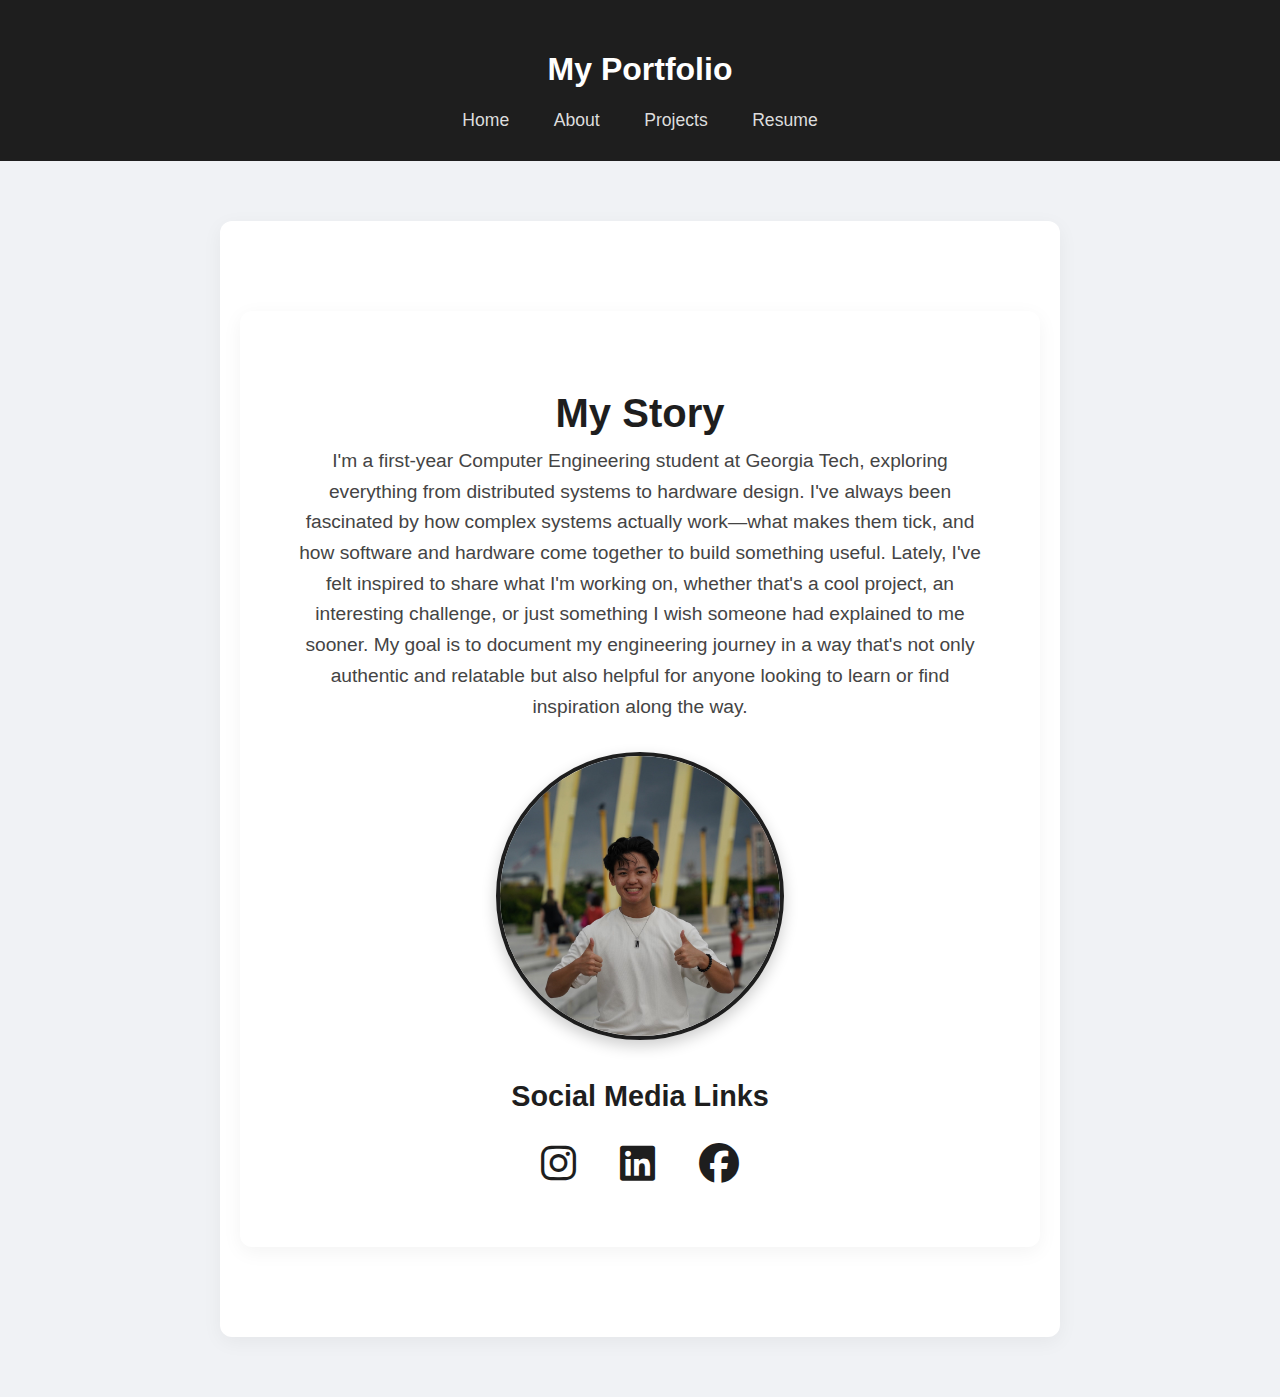
==== index.html @ e4a23114 "Update index.html" ====
<!DOCTYPE html>
<!DOCTYPE html>
<html lang="en">
<head>
    <meta charset="UTF-8">
    <title>ECE Portfolio</title>
    <link rel="stylesheet" href="css/style.css">
    <link rel="stylesheet" href="https://cdnjs.cloudflare.com/ajax/libs/font-awesome/6.5.0/css/all.min.css">
</head>
<body>
    <header>
        <h1>My Portfolio</h1>
        <nav>
            <ul>
                <li><a href="index.html">Home</a></li>
                <li><a href="about.html">About</a></li>
                <li><a href="projects.html">Projects</a></li>
                <li><a href="resume.html">Resume</a></li>
            </ul>
        </nav>
    </header>
  
    <!-- ✅ About Me Section -->
    <section id="about">
    <div class="about-container">
        <div class="about-text">
            <h2>My Story</h2>
            <p>
                I'm a first-year Computer Engineering student at Georgia Tech, exploring everything from distributed systems to hardware design. 
                I've always been fascinated by how complex systems actually work—what makes them tick, and how software and hardware come together 
                to build something useful. Lately, I've felt inspired to share what I'm working on, whether that's a cool project, an interesting 
                challenge, or just something I wish someone had explained to me sooner. My goal is to document my engineering journey in a way that's 
                not only authentic and relatable but also helpful for anyone looking to learn or find inspiration along the way.
            </p>

            <!-- ✅ Circular profile image with fixed size -->
            <img src="images/profile.jpg" alt="Profile Photo" class="profile-pic-centered">

            <h3 class="social-title">Social Media Links</h3>
            <div class="social-links">
                <a href="https://www.instagram.com/mattkwu/" target="_blank"><i class="fab fa-instagram"></i></a>
                <a href="https://www.linkedin.com/in/matthewkwu/" target="_blank"><i class="fab fa-linkedin"></i></a>
                <a href="https://www.facebook.com/matthew.wu.9887/" target="_blank"><i class="fab fa-facebook"></i></a>
            </div>
        </div>
    </div>
</section>
</body>
</html>
---- css/style.css ----
/* ✅ General Page Styling */

body {
    font-family: 'Segoe UI', sans-serif;
    background-color: #f0f2f5;
    color: #333;
    margin: 0;
    text-align: center;
}

/* ✅ Header and Navigation */

header {
    background: #1e1e1e;
    color: white;
    padding: 30px 0;
    text-align: center;
}

nav ul {
    list-style: none;
    padding: 0;
    margin: 10px 0 0;
}

nav ul li {
    display: inline;
    margin: 0 20px;
}

nav ul li a {
    color: #ddd;
    text-decoration: none;
    font-weight: 500;
    font-size: 1.1em;
}

nav ul li a:hover {
    color: #00bcd4;
}

/* ✅ About Me Section */

#about {
    background-color: white;
    padding: 80px 20px;
    text-align: center;
    box-shadow: 0 5px 20px rgba(0,0,0,0.05);
    margin: 60px auto;
    max-width: 800px;
    border-radius: 12px;
}

#about h2 {
    font-size: 2.5em;
    margin: 20px 0 10px;
    color: #1e1e1e;
}

#about p {
    max-width: 700px;
    margin: 0 auto 30px;
    font-size: 1.2em;
    line-height: 1.6;
    color: #444;
}

/* ✅ Profile Picture Styling */

.profile-pic {
    width: 180px;
    height: 180px;
    object-fit: cover;
    border-radius: 50%;
    border: 4px solid #1e1e1e;
    box-shadow: 0px 6px 15px rgba(0, 0, 0, 0.2);
    margin-bottom: 20px;
}

/* ✅ Social Media Section */

.social-title {
    font-size: 1.8em;
    margin-top: 40px;
    color: #1e1e1e;
}

.social-links {
    margin-top: 20px;
}

.social-links a {
    color: #1e1e1e;
    font-size: 2.5em;
    margin: 0 20px;
    text-decoration: none;
    transition: color 0.3s ease;
}

.social-links a:hover {
    color: #00bcd4;
}

/* ✅ Project Grid (Optional if you already have one on another page) */

.project-grid {
    display: grid;
    grid-template-columns: repeat(auto-fit, minmax(350px, 1fr));
    gap: 30px;
    padding: 20px;
    max-width: 1300px;
    margin: 0 auto;
    justify-content: center;
    align-items: start;
}

.project-card {
    background: #fff;
    border-radius: 10px;
    box-shadow: 0px 4px 8px rgba(0, 0, 0, 0.1);
    text-align: center;
    width: 100%;
    max-width: 500px;
    height: 470px;
    display: flex;
    flex-direction: column;
    justify-content: space-between;
    overflow: hidden;
    transition: transform 0.2s ease-in-out;
    margin: auto;
}

.project-card:hover {
    transform: scale(1.03);
}

.project-card img {
    width: 100%;
    height: 67%;
    object-fit: cover;
    border-radius: 10px 10px 0 0;
}

.project-info {
    display: flex;
    flex-direction: column;
    justify-content: center;
    align-items: center;
    padding: 5px;
    gap: 5px;
}

.project-info h3,
.project-info p {
    margin: 2px 0;
    padding: 0;
}

.btn {
    background: #007BFF;
    color: white;
    padding: 8px 18px;
    text-decoration: none;
    border-radius: 5px;
    display: inline-block;
    margin-top: 5px;
    font-size: 1em;
    min-width: 100px;
    text-align: center;
    transition: background 0.3s ease;
}

.btn:hover {
    background: #0056b3;
}

/* ✅ Fixed circular profile image styling */

.profile-pic-centered {
    width: 280px;
    height: 280px;
    object-fit: cover;
    border-radius: 50%;
    border: 4px solid #1e1e1e;
    box-shadow: 0px 6px 15px rgba(0, 0, 0, 0.2);
    margin: 30px auto;
    display: block;
}

/* ✅ Update About Me Layout to be single-column */

.about-container {
    max-width: 800px;
    margin: 10px auto;
    padding: 60px 30px;
    background-color: white;
    border-radius: 12px;
    box-shadow: 0 5px 20px rgba(0, 0, 0, 0.05);
    text-align: center;
}

/* Smooth Scroll */
html {
    scroll-behavior: smooth;
}
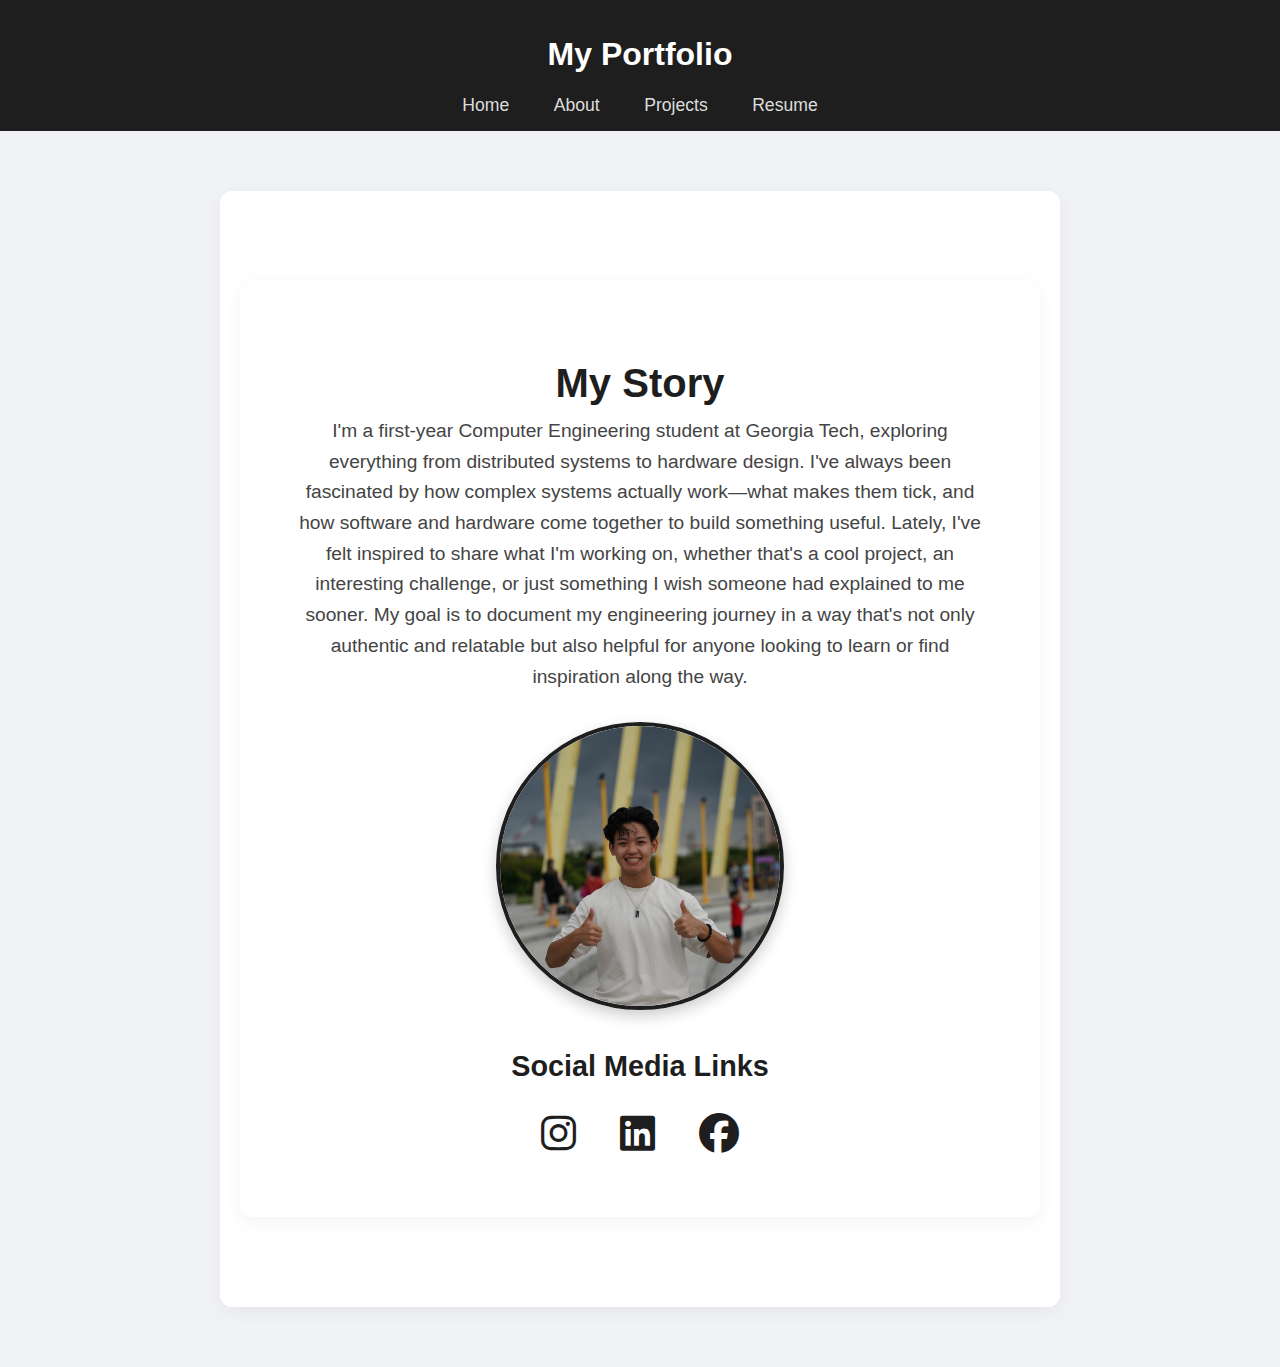
==== commit 2c41f65c: "Update index.html" ====
--- a/index.html
+++ b/index.html
@@ -4,6 +4,7 @@
 <head>
     <meta charset="UTF-8">
     <title>ECE Portfolio</title>
+    <link href="https://fonts.googleapis.com/css2?family=Playfair+Display:wght@400;600;700&display=swap" rel="stylesheet">
     <link rel="stylesheet" href="css/style.css">
     <link rel="stylesheet" href="https://cdnjs.cloudflare.com/ajax/libs/font-awesome/6.5.0/css/all.min.css">
 </head>
--- a/css/style.css
+++ b/css/style.css
@@ -13,7 +13,7 @@
 header {
     background: #1e1e1e;
     color: white;
-    padding: 30px 0;
+    padding: 15px 0;
     text-align: center;
 }
 
@@ -203,3 +203,24 @@
 html {
     scroll-behavior: smooth;
 }
+
+.page-header {
+    background-color: #f7f7f7;
+    padding: 60px 20px 30px;
+    text-align: center;
+}
+
+.page-header h2 {
+    font-size: 2.5em;
+    margin: 0;
+    font-weight: bold;
+    color: #1e1e1e;
+}
+
+.about-wrapper h2.section-title {
+    font-size: 2.5em;
+    margin-bottom: 30px;
+    text-align: center;
+    width: 100%;
+    color: #1e1e1e;
+}
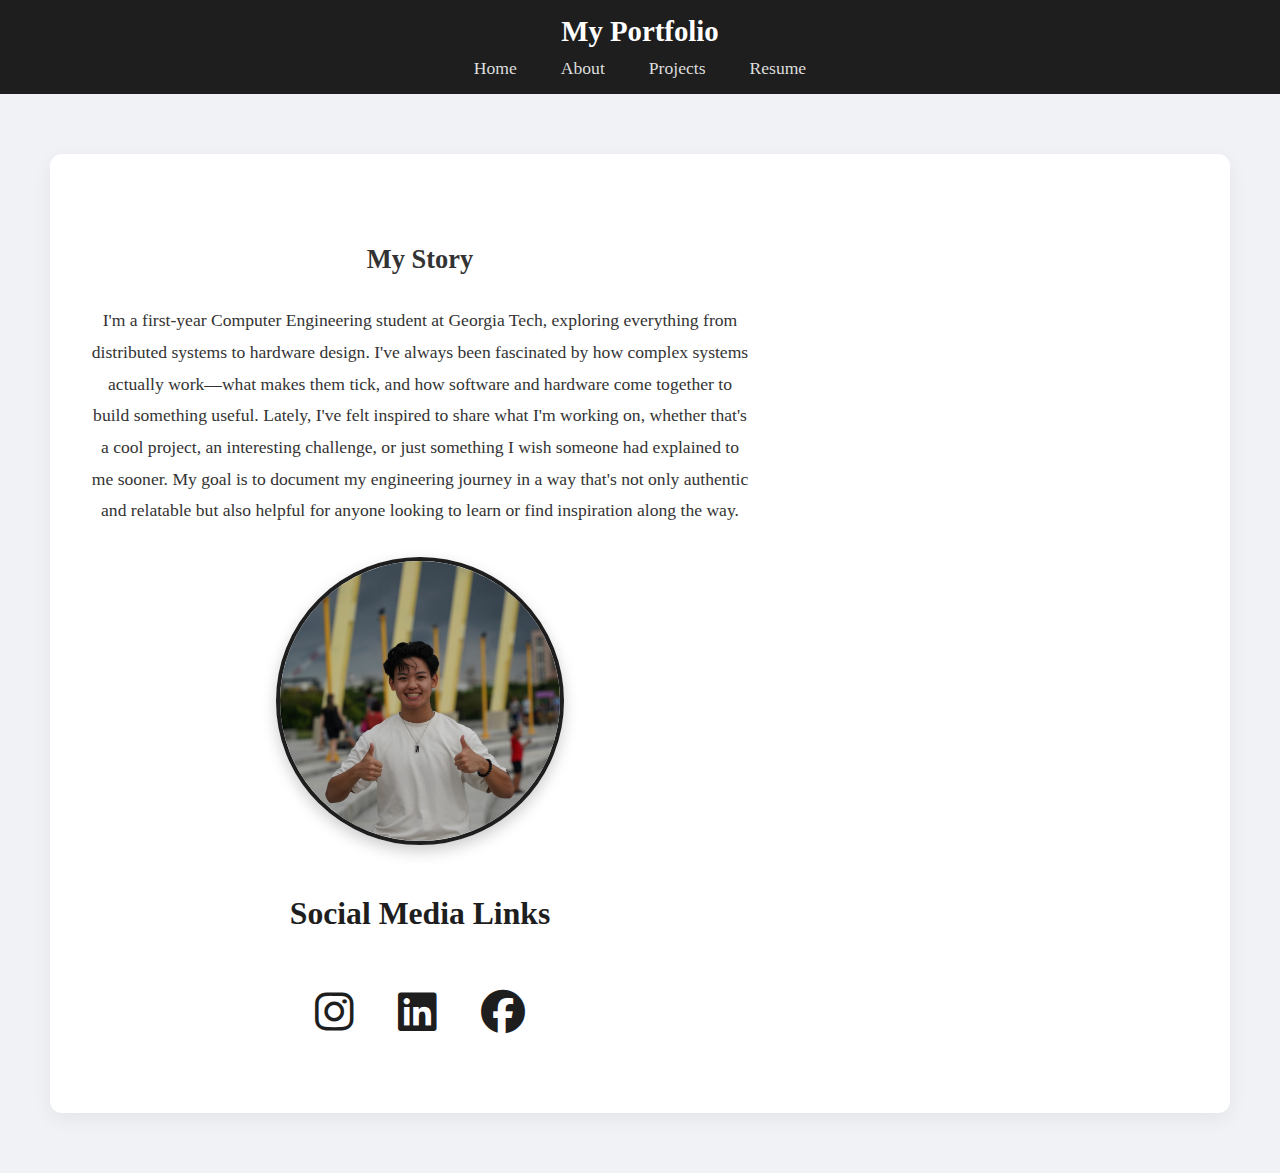
==== commit b8b017d7: "Update index.html" ====
--- a/index.html
+++ b/index.html
@@ -22,19 +22,20 @@
     </header>
   
     <!-- ✅ About Me Section -->
-    <section id="about">
-    <div class="about-container">
-        <div class="about-text">
-            <h2>My Story</h2>
-            <p>
-                I'm a first-year Computer Engineering student at Georgia Tech, exploring everything from distributed systems to hardware design. 
-                I've always been fascinated by how complex systems actually work—what makes them tick, and how software and hardware come together 
-                to build something useful. Lately, I've felt inspired to share what I'm working on, whether that's a cool project, an interesting 
-                challenge, or just something I wish someone had explained to me sooner. My goal is to document my engineering journey in a way that's 
-                not only authentic and relatable but also helpful for anyone looking to learn or find inspiration along the way.
-            </p>
+    <div class="content-wrapper">
+        <section id="about">
+            <div class="about-container">
+                <div class="about-text">
+                    <h2>My Story</h2>
+                    <p>
+                        I'm a first-year Computer Engineering student at Georgia Tech, exploring everything from distributed systems to hardware design. 
+                        I've always been fascinated by how complex systems actually work—what makes them tick, and how software and hardware come together 
+                        to build something useful. Lately, I've felt inspired to share what I'm working on, whether that's a cool project, an interesting 
+                        challenge, or just something I wish someone had explained to me sooner. My goal is to document my engineering journey in a way that's 
+                        not only authentic and relatable but also helpful for anyone looking to learn or find inspiration along the way.
+                    </p>
 
-            <!-- ✅ Circular profile image with fixed size -->
+                <!-- ✅ Circular profile image with fixed size -->
             <img src="images/profile.jpg" alt="Profile Photo" class="profile-pic-centered">
 
             <h3 class="social-title">Social Media Links</h3>
@@ -42,9 +43,10 @@
                 <a href="https://www.instagram.com/mattkwu/" target="_blank"><i class="fab fa-instagram"></i></a>
                 <a href="https://www.linkedin.com/in/matthewkwu/" target="_blank"><i class="fab fa-linkedin"></i></a>
                 <a href="https://www.facebook.com/matthew.wu.9887/" target="_blank"><i class="fab fa-facebook"></i></a>
+                </div>
             </div>
         </div>
-    </div>
-</section>
+    </section>
+</div>
 </body>
 </html>
--- a/css/style.css
+++ b/css/style.css
@@ -1,7 +1,7 @@
 /* ✅ General Page Styling */
 
 body {
-    font-family: 'Segoe UI', sans-serif;
+    font-family: 'Georgia', serif;
     background-color: #f0f2f5;
     color: #333;
     margin: 0;
@@ -15,6 +15,11 @@
     color: white;
     padding: 15px 0;
     text-align: center;
+}
+
+header h1 {
+    margin: 0;
+    font-size: 1.8em;
 }
 
 nav ul {
@@ -39,32 +44,6 @@
     color: #00bcd4;
 }
 
-/* ✅ About Me Section */
-
-#about {
-    background-color: white;
-    padding: 80px 20px;
-    text-align: center;
-    box-shadow: 0 5px 20px rgba(0,0,0,0.05);
-    margin: 60px auto;
-    max-width: 800px;
-    border-radius: 12px;
-}
-
-#about h2 {
-    font-size: 2.5em;
-    margin: 20px 0 10px;
-    color: #1e1e1e;
-}
-
-#about p {
-    max-width: 700px;
-    margin: 0 auto 30px;
-    font-size: 1.2em;
-    line-height: 1.6;
-    color: #444;
-}
-
 /* ✅ Profile Picture Styling */
 
 .profile-pic {
@@ -101,7 +80,7 @@
     color: #00bcd4;
 }
 
-/* ✅ Project Grid (Optional if you already have one on another page) */
+/* ✅ Project Grid */
 
 .project-grid {
     display: grid;
@@ -187,16 +166,52 @@
     display: block;
 }
 
-/* ✅ Update About Me Layout to be single-column */
-
-.about-container {
-    max-width: 800px;
-    margin: 10px auto;
-    padding: 60px 30px;
+/* ✅ Alternating About Layout */
+.content-wrapper {
     background-color: white;
+    padding: 60px 40px;
     border-radius: 12px;
-    box-shadow: 0 5px 20px rgba(0, 0, 0, 0.05);
-    text-align: center;
+    box-shadow: 0 6px 20px rgba(0, 0, 0, 0.06);
+    max-width: 1100px;
+    margin: 60px auto;
+}
+
+.about-title {
+    text-align: center;
+    font-size: 2.8em;
+    margin-bottom: 60px;
+    font-weight: bold;
+    color: #1e1e1e;
+}
+
+.about-section {
+    display: flex;
+    align-items: center;
+    justify-content: space-between;
+    margin-bottom: 60px;
+    gap: 40px;
+    flex-wrap: wrap;
+}
+
+.about-section.reverse {
+    flex-direction: row-reverse;
+}
+
+.about-section img {
+    width: 33%;
+    min-width: 280px;
+    max-width: 350px;
+    border-radius: 12px;
+    box-shadow: 0 6px 20px rgba(0, 0, 0, 0.1);
+    object-fit: cover;
+}
+
+.about-text {
+    flex: 1;
+    font-size: 1.1em;
+    line-height: 1.8;
+    color: #333;
+    max-width: 60%;
 }
 
 /* Smooth Scroll */
@@ -216,11 +231,3 @@
     font-weight: bold;
     color: #1e1e1e;
 }
-
-.about-wrapper h2.section-title {
-    font-size: 2.5em;
-    margin-bottom: 30px;
-    text-align: center;
-    width: 100%;
-    color: #1e1e1e;
-}
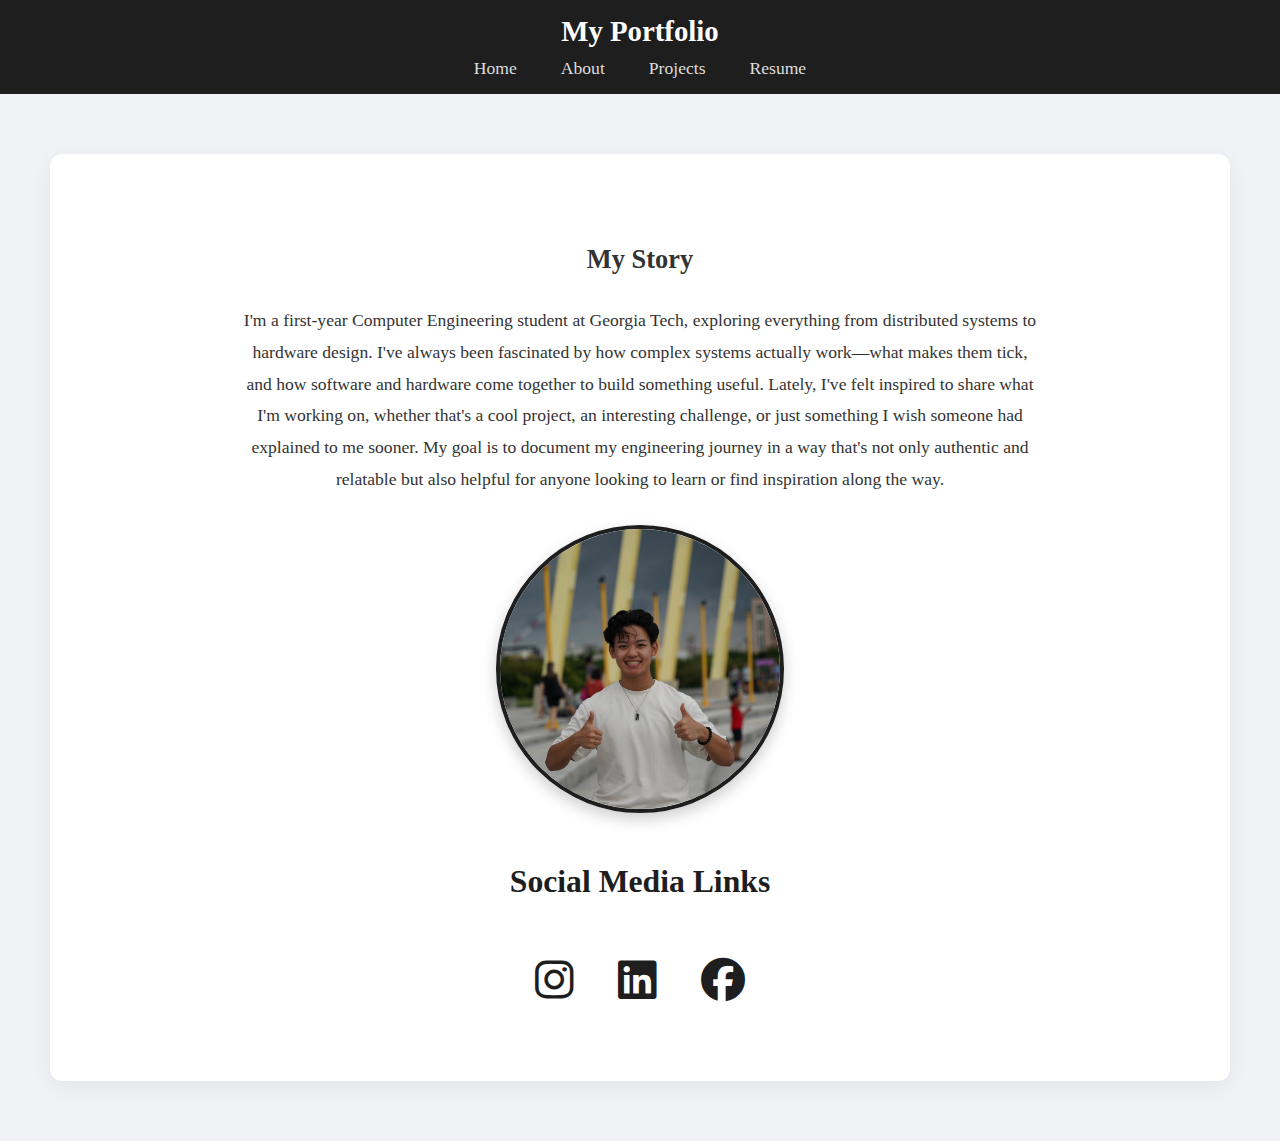
==== commit 3c6185ce: "Update index.html" ====
--- a/index.html
+++ b/index.html
@@ -22,9 +22,8 @@
     </header>
   
     <!-- ✅ About Me Section -->
-    <div class="content-wrapper">
+    <div class="content-wrapper home-wrapper">
         <section id="about">
-            <div class="about-container">
                 <div class="about-text">
                     <h2>My Story</h2>
                     <p>
--- a/css/style.css
+++ b/css/style.css
@@ -231,3 +231,10 @@
     font-weight: bold;
     color: #1e1e1e;
 }
+
+.home-wrapper .about-text {
+    max-width: 800px;
+    margin: 0 auto;
+    text-align: center;
+    flex: none;
+}
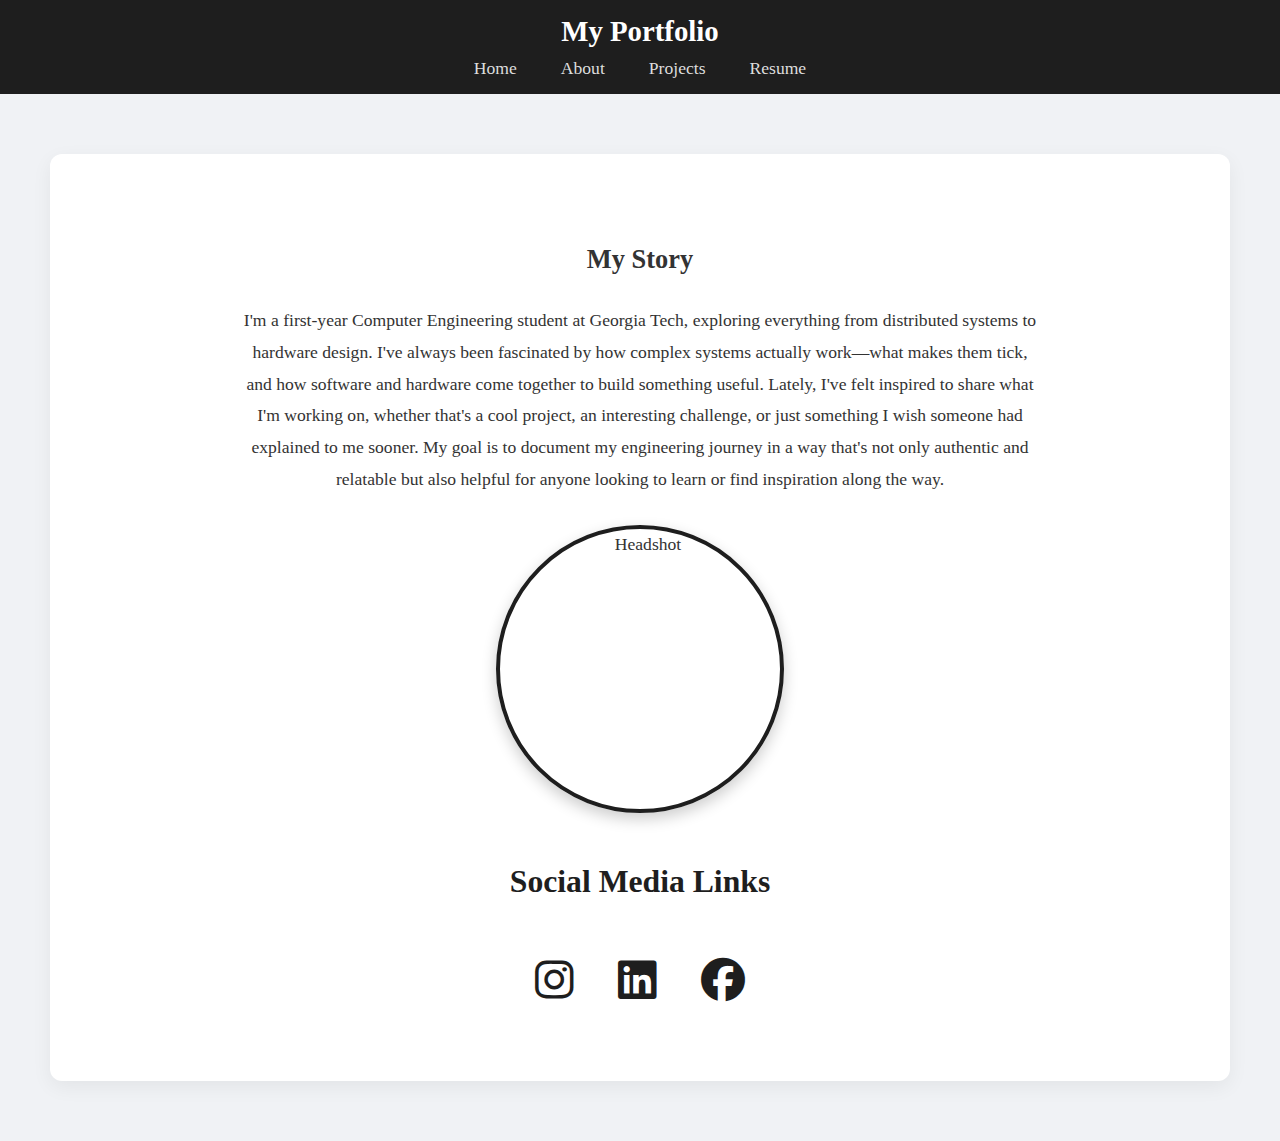
==== commit 231c2f4c: "Update index.html" ====
--- a/index.html
+++ b/index.html
@@ -35,7 +35,7 @@
                     </p>
 
                 <!-- ✅ Circular profile image with fixed size -->
-            <img src="images/profile.jpg" alt="Profile Photo" class="profile-pic-centered">
+            <img src="headshot pic.jpg" alt="Headshot" class="profile-pic-centered">
 
             <h3 class="social-title">Social Media Links</h3>
             <div class="social-links">
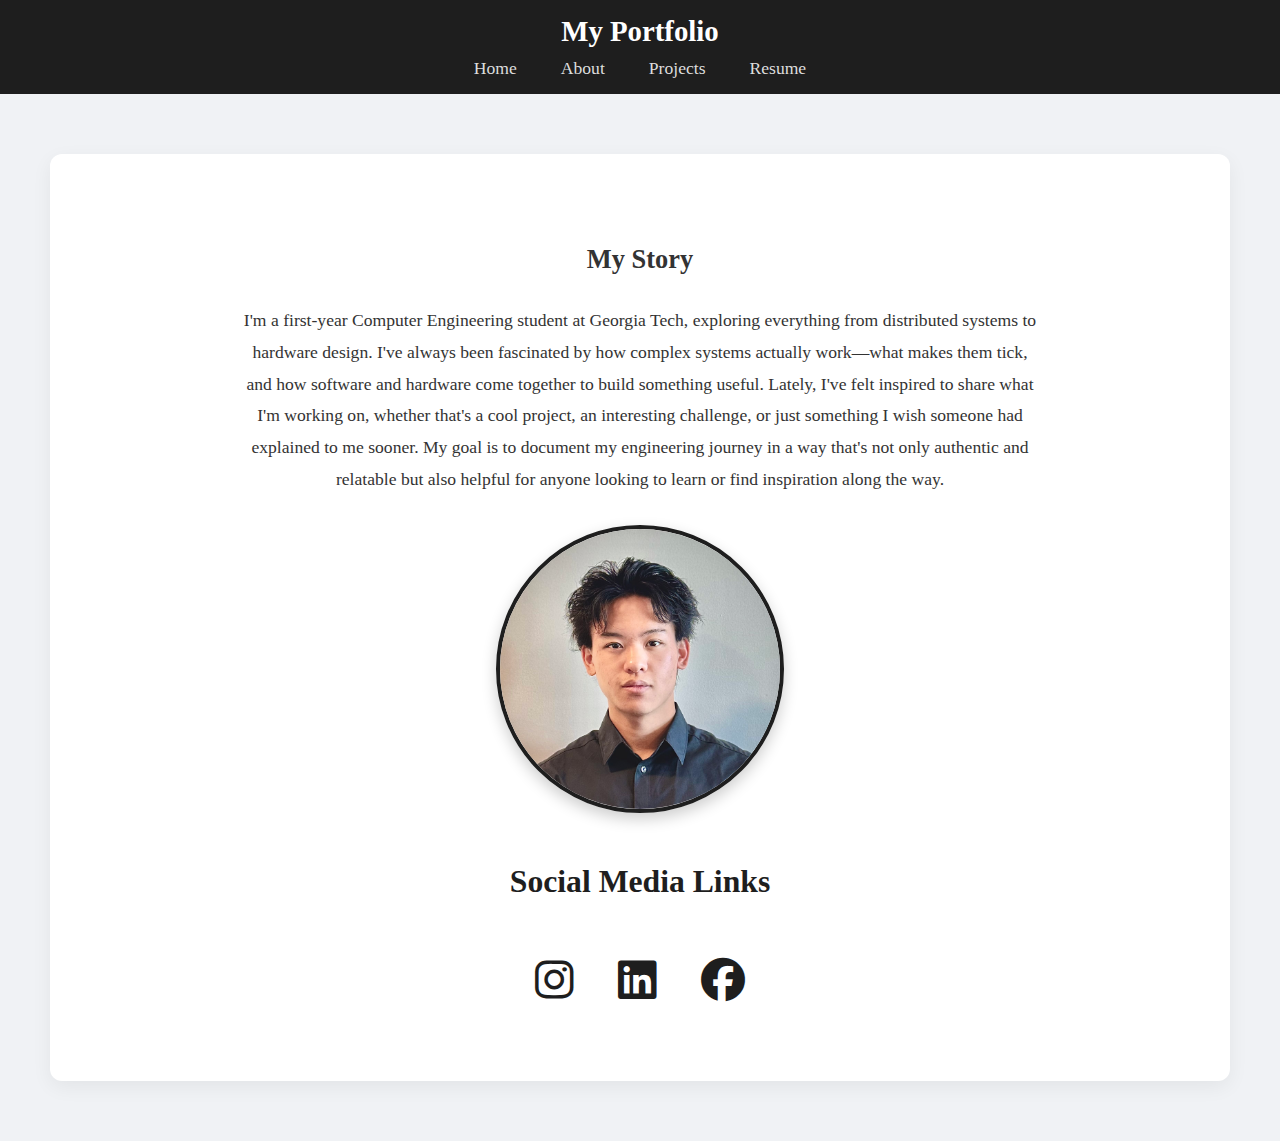
==== commit 138ef79b: "Update index.html" ====
--- a/index.html
+++ b/index.html
@@ -35,7 +35,7 @@
                     </p>
 
                 <!-- ✅ Circular profile image with fixed size -->
-            <img src="headshot pic.jpg" alt="Headshot" class="profile-pic-centered">
+           <img src="images/headshot-pic.jpg" alt="Headshot" class="profile-pic-centered">
 
             <h3 class="social-title">Social Media Links</h3>
             <div class="social-links">
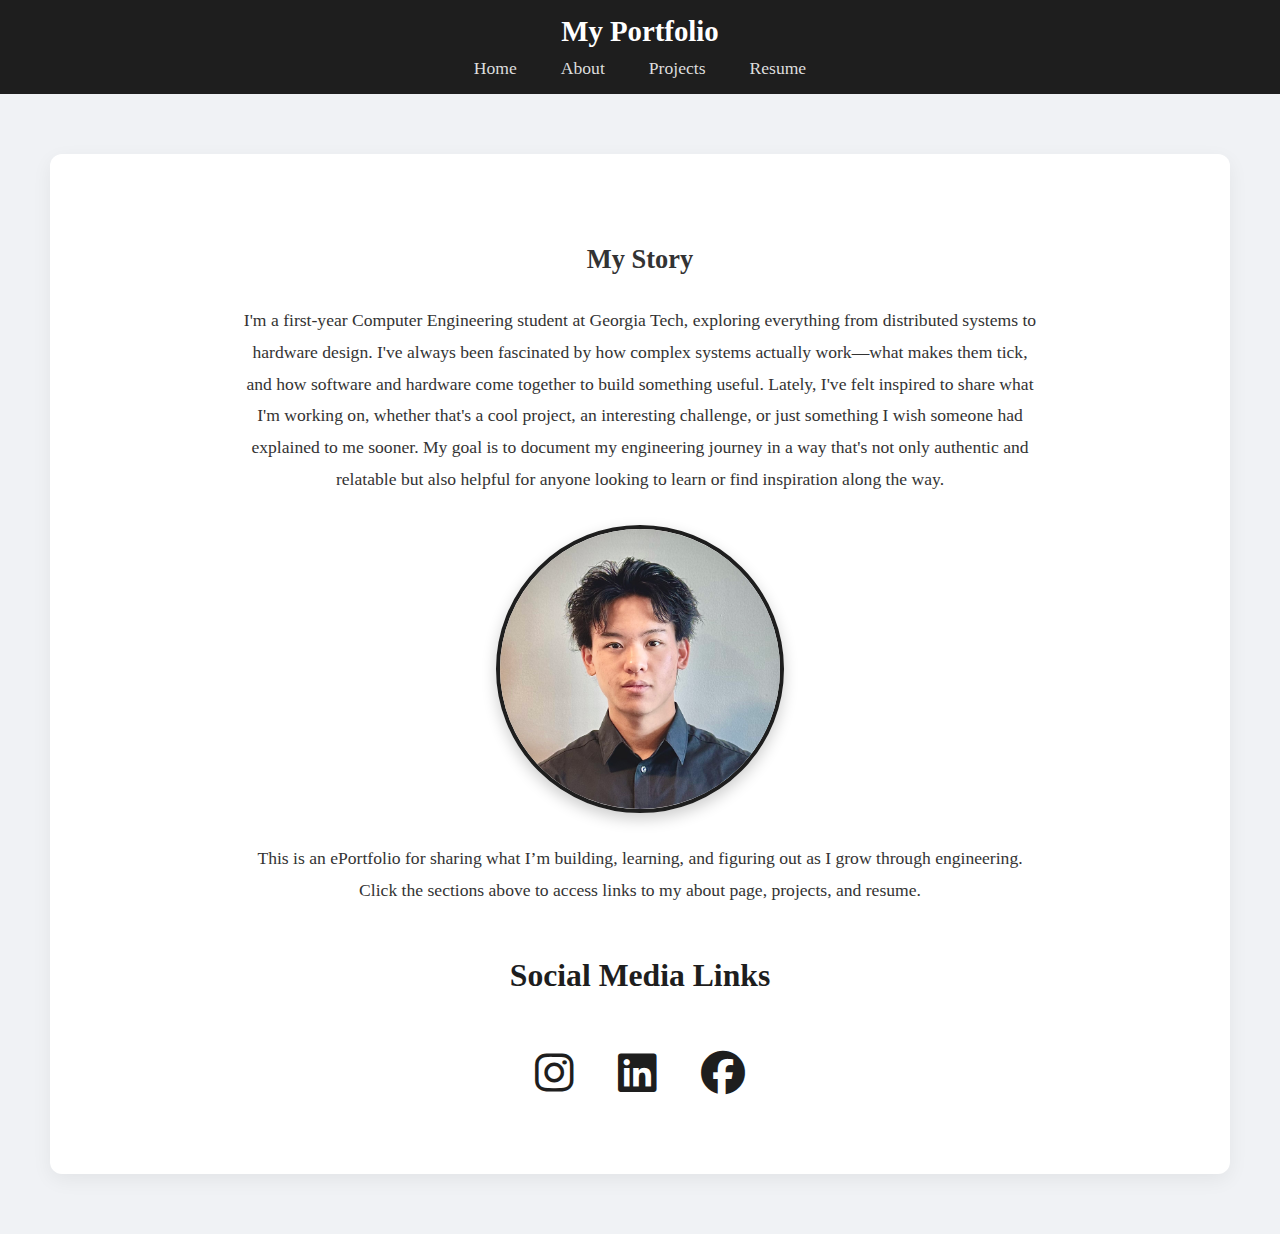
==== commit 79878430: "Update index.html" ====
--- a/index.html
+++ b/index.html
@@ -37,6 +37,10 @@
                 <!-- ✅ Circular profile image with fixed size -->
            <img src="images/headshot-pic.jpg" alt="Headshot" class="profile-pic-centered">
 
+                    <p class="disclaimer">
+  This is an ePortfolio for sharing what I’m building, learning, and figuring out as I grow through engineering. Click the sections above to access links to my about page, projects, and resume.
+</p>
+
             <h3 class="social-title">Social Media Links</h3>
             <div class="social-links">
                 <a href="https://www.instagram.com/mattkwu/" target="_blank"><i class="fab fa-instagram"></i></a>
--- a/css/style.css
+++ b/css/style.css
@@ -238,3 +238,27 @@
     text-align: center;
     flex: none;
 }
+
+.resume-download {
+    text-align: center;
+    margin-top: -20px;
+    margin-bottom: 30px;
+}
+
+.resume-download a {
+    font-size: 1.2em;
+    color: #d32f2f;
+    text-decoration: none;
+    font-weight: bold;
+    transition: color 0.3s ease;
+}
+
+.resume-download a i {
+    margin-right: 8px;
+    font-size: 1.3em;
+    vertical-align: middle;
+}
+
+.resume-download a:hover {
+    color: #b71c1c;
+}
